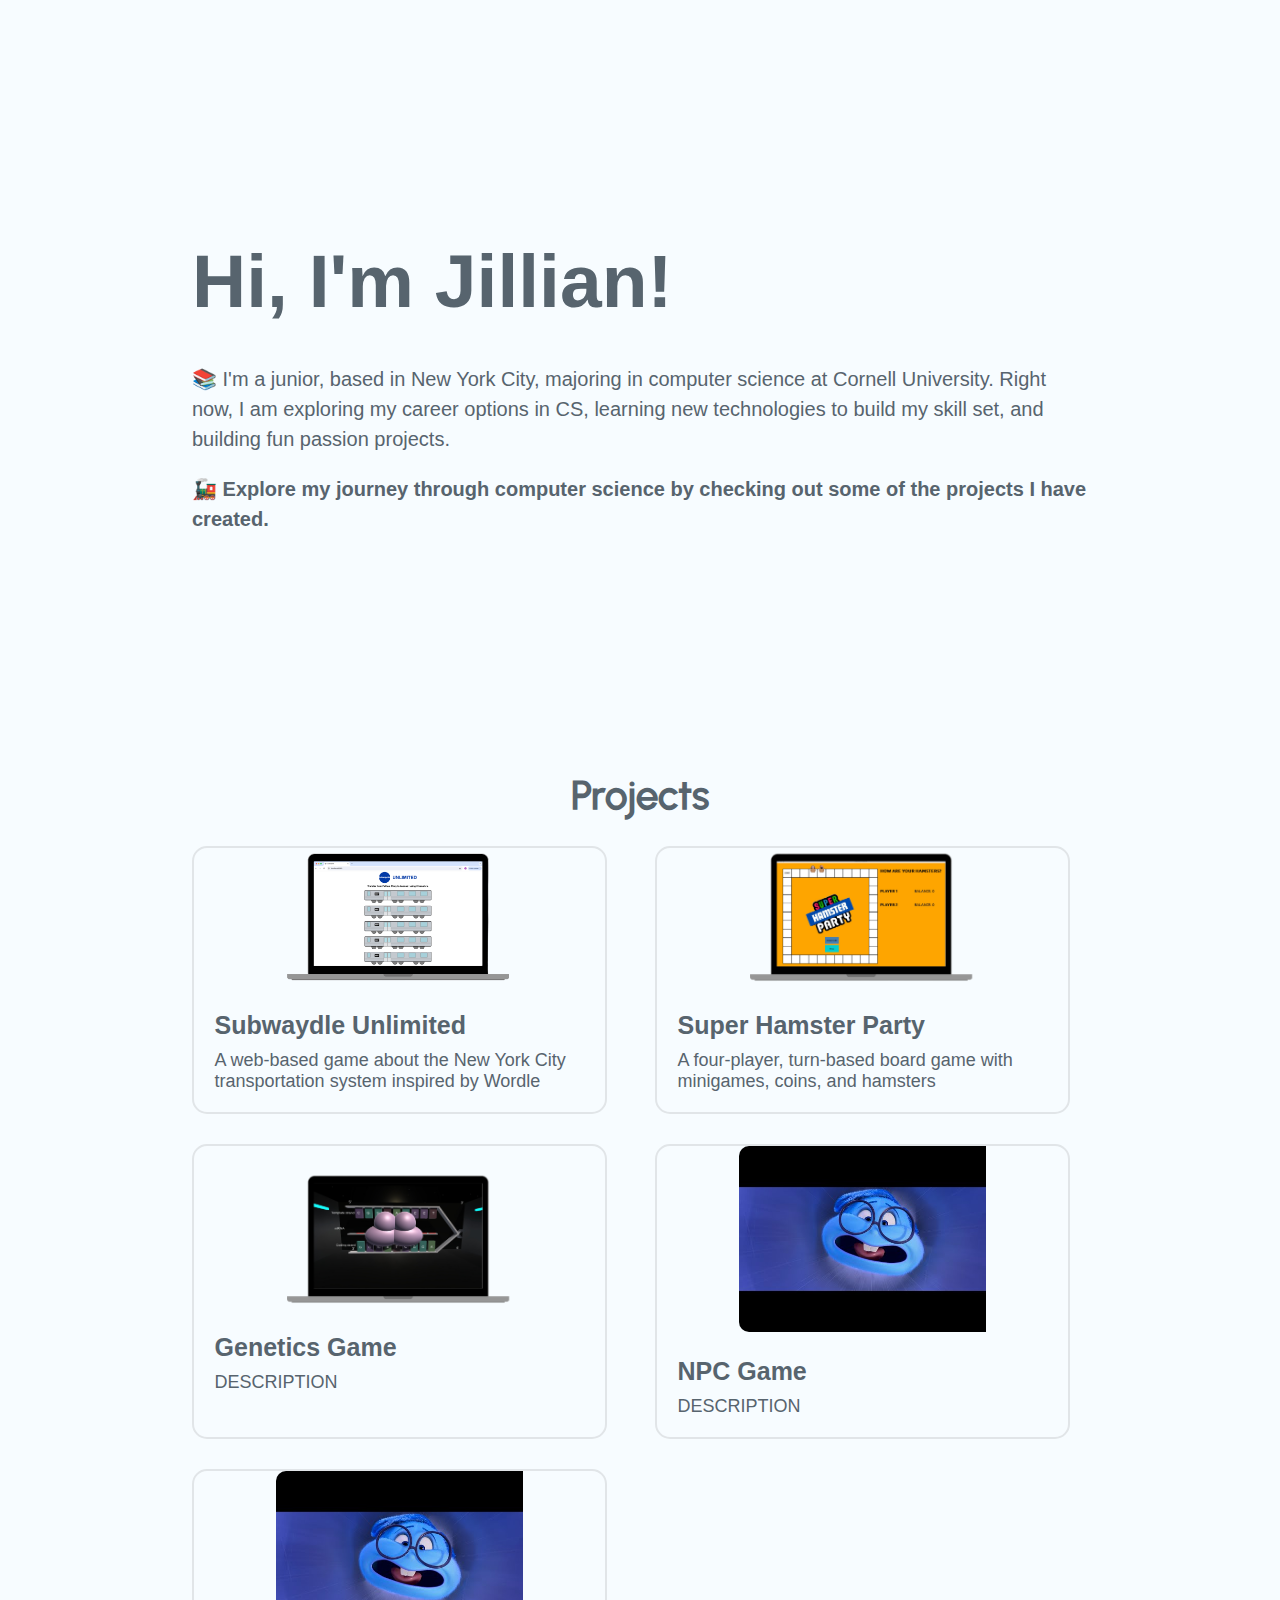
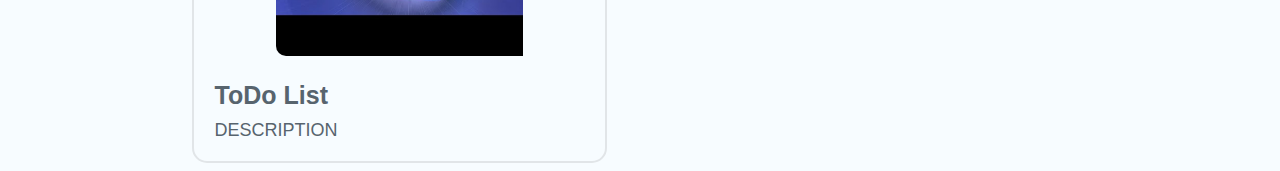
==== index.html @ aec1f70c "Fixing project formatting" ====
<!-- Projects to cover:
- Subwaydle
- 3110 Project
- Game dev projects
- To do list project
- HS robotics?
-->


<!DOCTYPE html>
<html lang="en">
<head>
    <meta charset="UTF-8">
    <meta name="viewport" content="width=device-width, initial-scale=1.0">
    <title>Website</title>
    <link rel="stylesheet" href="index.css"> 
    <script src="https://code.jquery.com/jquery-3.7.1.min.js"
        integrity="sha256-/JqT3SQfawRcv/BIHPThkBvs0OEvtFFmqPF/lYI/Cxo="
        crossorigin="anonymous"></script>
    <script src="/script.js"></script>
    <script>
        $(document).ready(function() {
            $(".header").load("header.html", function(response, status, xhr) {});
        })
            
    </script>
</head>

<body>
    <div class="header"></div>
    <main class="about-me-content">
        <div id="name">Hi, I'm Jillian!</div>
        <div class="about-me">&#128218 I'm a junior, based in New York City, majoring in computer science at Cornell University. Right now, I am exploring my career options in CS, learning new technologies to build my skill set, and building fun passion projects.</div>
        <div class="about-me" id="about-me-bold">&#128642 Explore my journey through computer science by checking out some of the projects I have created.</div>
    </main>

    <main class="projects-content">
        <h1 id="projects-title">Projects</h1>
        <div class="projects">
            <div class="project">
                <img src="images/subwaydle/subwaydle_computer.png" class="project-image">
                <div class="project-info">
                    <div class="project-name">Subwaydle Unlimited</div>
                    <div class="project-desc">A web-based game about the New York City transportation system inspired by Wordle</div>

                    <!-- <div class="read-more">Read more &#8594;</div> -->
                </div>
            </div>
            <div class="project">
                <img src="images/superhamster/superhamster_computer.png" class="project-image">
                <div class="project-info">
                    <div class="project-name">Super Hamster Party</div>
                    <div class="project-desc">A four-player, turn-based board game with minigames, coins, and hamsters</div>

                    <!-- <div class="read-more">Read more &#8594;</div> -->
                </div>
            </div>

            <div class="project">
                <img src="images/genetics/genetics_computer.png" class="project-image">
                <div class="project-info">
                    <div class="project-name">Genetics Game</div>
                    <div class="project-desc">DESCRIPTION</div>

                    <!-- <div class="read-more">Read more &#8594;</div> -->
                </div>
            </div>
            <div class="project">
                <img src="images/sadness.jpg" class="project-image">
                <div class="project-info">
                    <div class="project-name">NPC Game</div>
                    <div class="project-desc">DESCRIPTION</div>
                </div>
            </div>
            <div class="project">
                <img src="images/sadness.jpg" class="project-image">
                <div class="project-info">
                    <div class="project-name">ToDo List</div>
                    <div class="project-desc">DESCRIPTION</div>
                </div>
            </div>
        </div>
    </main>  
</body>
---- index.css ----
@font-face {
    font-family: UrbanistBlack;
    src: url('/fonts/Urbanist-font/static/Urbanist-Black.ttf');

    font-family: UrbanistBold;
    src: url('/fonts/Urbanist-font/static/Urbanist-Bold.ttf');

    font-family: UrbanistMedium;
    src: url('/fonts/Urbanist-font/static/Urbanist-Medium.ttf');
}

html, body {
    display: flex;
    flex-direction: column;
    justify-content: center;
    align-items: center;

    background-color: #f7fcff;
}

body {
    width: 100%;
}

.about-me-content {
    width: 70%;

    display: flex;
    flex-direction: column;
    justify-content: center;

    padding: 200px 50px;

    font-family: UrbanistBlack, sans-serif;
    color: #57646e;
    /* color: black; */
}

#name {
    font-size: 75px;
    font-weight: bold;
    padding: 30px 0px;
}

.about-me {
    font-size: 20px;
    line-height: 30px;
    padding: 10px 0px;
}

#about-me-bold {
    font-weight: bold;
}

.projects-content {
    width: 70%;

    display: flex;
    flex-direction: column;
    justify-content: center;
    align-items: center;
}

#projects-title {
    font-family: UrbanistMedium, sans-serif;
    font-size: 40px;
    font-weight: bold;
    color: #57646e;

    /* width: 100%; UNEVEN??? */
    /* text-align: left; */

    /* padding? */
}

.projects {
    width: 100%;

    /* display: flex;
    flex-direction: column;
    justify-content: center;
    align-items: center;

    gap: 30px; */

    display: grid;
    /* grid-template-columns: auto 0px auto;
    justify-content: space-evenly;
    align-content: space-around; */

    grid-template-columns: repeat(2, 1fr);
    gap: 30px;

    /* gap: 20px; */

}

.project {
    width: 95%;

    display: flex;
    flex-direction: column;
    justify-content: center;
    align-items: center;

    /* background-color: #f0f3f5; */
    border: 2px solid #e1e5e8;
    border-radius: 15px;

    /* padding: 20px 0px; */
}

img {
    border-top-left-radius: 10px;
    border-bottom-left-radius: 10px;
    float: left;
    max-width: 60%;
    height: auto;
}

.project-info {
    width: 90%;

    float: right;
    display: flex;
    flex-direction: column;
    justify-content: left;
    /* align-items: center; */

    padding: 20px;

    color: #57646e;
}

.project-name {
    font-family: UrbanistBold, sans-serif;
    font-size: 25px;
    font-weight: bold;

    padding: 5px 0px 10px 0px;
}

.project-desc {
    font-family: UrbanistBlack, sans-serif;
    font-size: 18px;
}

.read-more {
    font-family: UrbanistBlack, sans-serif;
    font-size: 15px;

    text-decoration: underline;
}
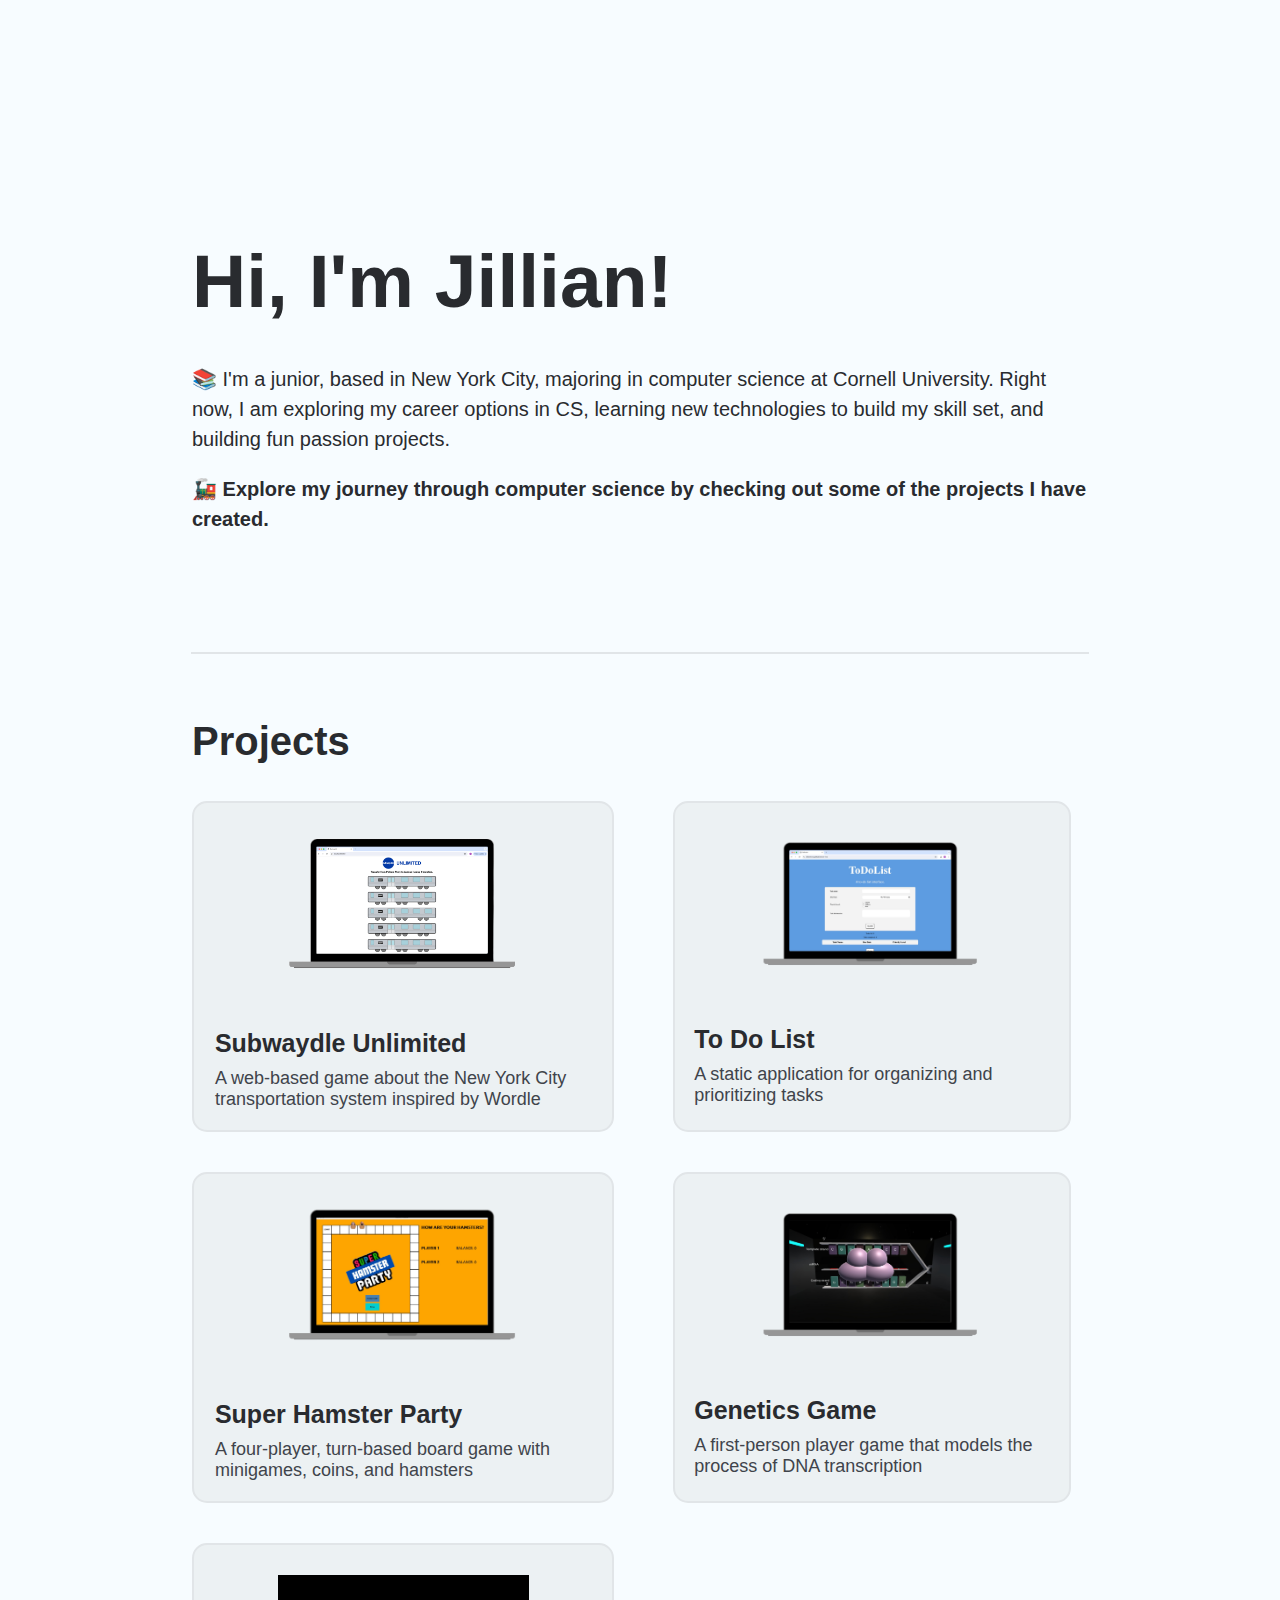
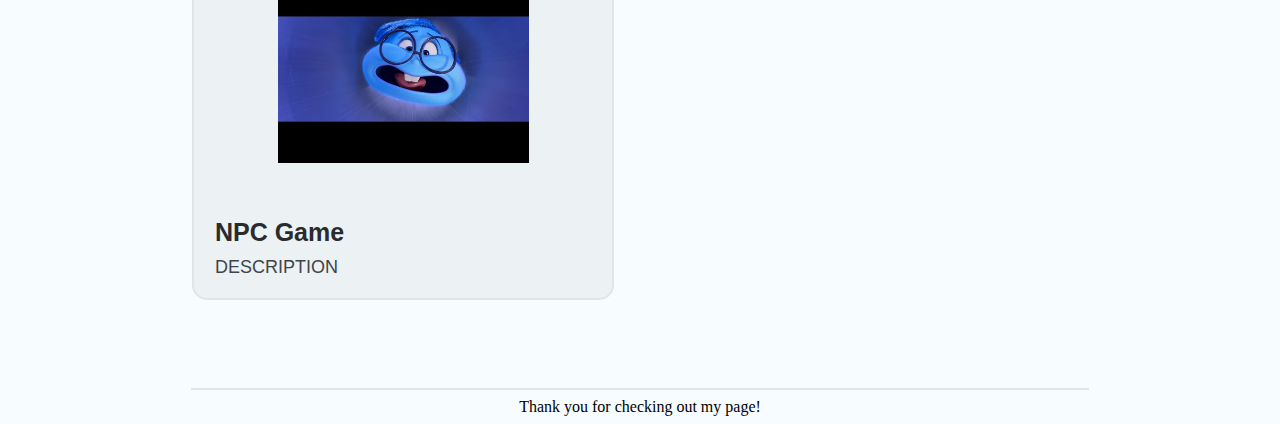
==== commit 625c6d67: "Cleaned up home page" ====
--- a/index.html
+++ b/index.html
@@ -28,11 +28,13 @@
 
 <body>
     <div class="header"></div>
-    <main class="about-me-content">
+    <main class="about-me-content" id="about-me-content">
         <div id="name">Hi, I'm Jillian!</div>
         <div class="about-me">&#128218 I'm a junior, based in New York City, majoring in computer science at Cornell University. Right now, I am exploring my career options in CS, learning new technologies to build my skill set, and building fun passion projects.</div>
         <div class="about-me" id="about-me-bold">&#128642 Explore my journey through computer science by checking out some of the projects I have created.</div>
     </main>
+
+    <hr id="division1" width="70%" size="2" color="#e1e5e8">
 
     <main class="projects-content">
         <h1 id="projects-title">Projects</h1>
@@ -44,6 +46,13 @@
                     <div class="project-desc">A web-based game about the New York City transportation system inspired by Wordle</div>
 
                     <!-- <div class="read-more">Read more &#8594;</div> -->
+                </div>
+            </div>
+            <div class="project">
+                <img src="images/todolist/todolist_computer.png" class="project-image">
+                <div class="project-info">
+                    <div class="project-name">To Do List</div>
+                    <div class="project-desc">A static application for organizing and prioritizing tasks</div>
                 </div>
             </div>
             <div class="project">
@@ -60,7 +69,7 @@
                 <img src="images/genetics/genetics_computer.png" class="project-image">
                 <div class="project-info">
                     <div class="project-name">Genetics Game</div>
-                    <div class="project-desc">DESCRIPTION</div>
+                    <div class="project-desc">A first-person player game that models the process of DNA transcription</div>
 
                     <!-- <div class="read-more">Read more &#8594;</div> -->
                 </div>
@@ -72,13 +81,12 @@
                     <div class="project-desc">DESCRIPTION</div>
                 </div>
             </div>
-            <div class="project">
-                <img src="images/sadness.jpg" class="project-image">
-                <div class="project-info">
-                    <div class="project-name">ToDo List</div>
-                    <div class="project-desc">DESCRIPTION</div>
-                </div>
-            </div>
         </div>
     </main>  
+
+    <hr id="division2" width="70%" size="2" color="#e1e5e8">
+
+    <main class="contact-me">
+        <div class="thanks">Thank you for checking out my page!</div>
+    </main>
 </body>--- a/index.css
+++ b/index.css
@@ -29,11 +29,11 @@
     flex-direction: column;
     justify-content: center;
 
-    padding: 200px 50px;
+    padding: 200px 50px 100px 50px;
 
     font-family: UrbanistBlack, sans-serif;
-    color: #57646e;
-    /* color: black; */
+    /* color: #57646e; */
+    color: #292b2f;
 }
 
 #name {
@@ -58,19 +58,23 @@
     display: flex;
     flex-direction: column;
     justify-content: center;
-    align-items: center;
+    /* align-items: center; */
+
+    padding-bottom: 80px;
 }
 
 #projects-title {
-    font-family: UrbanistMedium, sans-serif;
+    /* font-family: UrbanistMedium, sans-serif; */
+    font-family: UrbanistBlack, sans-serif;
     font-size: 40px;
     font-weight: bold;
-    color: #57646e;
+    color: #292b2f;
+
+    padding: 30px 0px 10px 0px;
 
     /* width: 100%; UNEVEN??? */
     /* text-align: left; */
 
-    /* padding? */
 }
 
 .projects {
@@ -84,14 +88,15 @@
     gap: 30px; */
 
     display: grid;
-    /* grid-template-columns: auto 0px auto;
+    grid-template-columns: auto auto;
     justify-content: space-evenly;
-    align-content: space-around; */
+    align-content: space-evenly;
+/* 
+    grid-template-columns: repeat(2, 1fr);
+    justify-content: space-between;
+    grid-row-gap: 1fr; */
 
-    grid-template-columns: repeat(2, 1fr);
-    gap: 30px;
-
-    /* gap: 20px; */
+    gap: 40px;
 
 }
 
@@ -103,9 +108,9 @@
     justify-content: center;
     align-items: center;
 
-    /* background-color: #f0f3f5; */
     border: 2px solid #e1e5e8;
     border-radius: 15px;
+    background-color: rgba(225, 229, 232, 0.5);
 
     /* padding: 20px 0px; */
 }
@@ -116,6 +121,8 @@
     float: left;
     max-width: 60%;
     height: auto;
+
+    padding: 30px 0px;
 }
 
 .project-info {
@@ -129,7 +136,7 @@
 
     padding: 20px;
 
-    color: #57646e;
+    color: #292b2f;;
 }
 
 .project-name {
@@ -143,6 +150,8 @@
 .project-desc {
     font-family: UrbanistBlack, sans-serif;
     font-size: 18px;
+
+    color: #40444b;
 }
 
 .read-more {
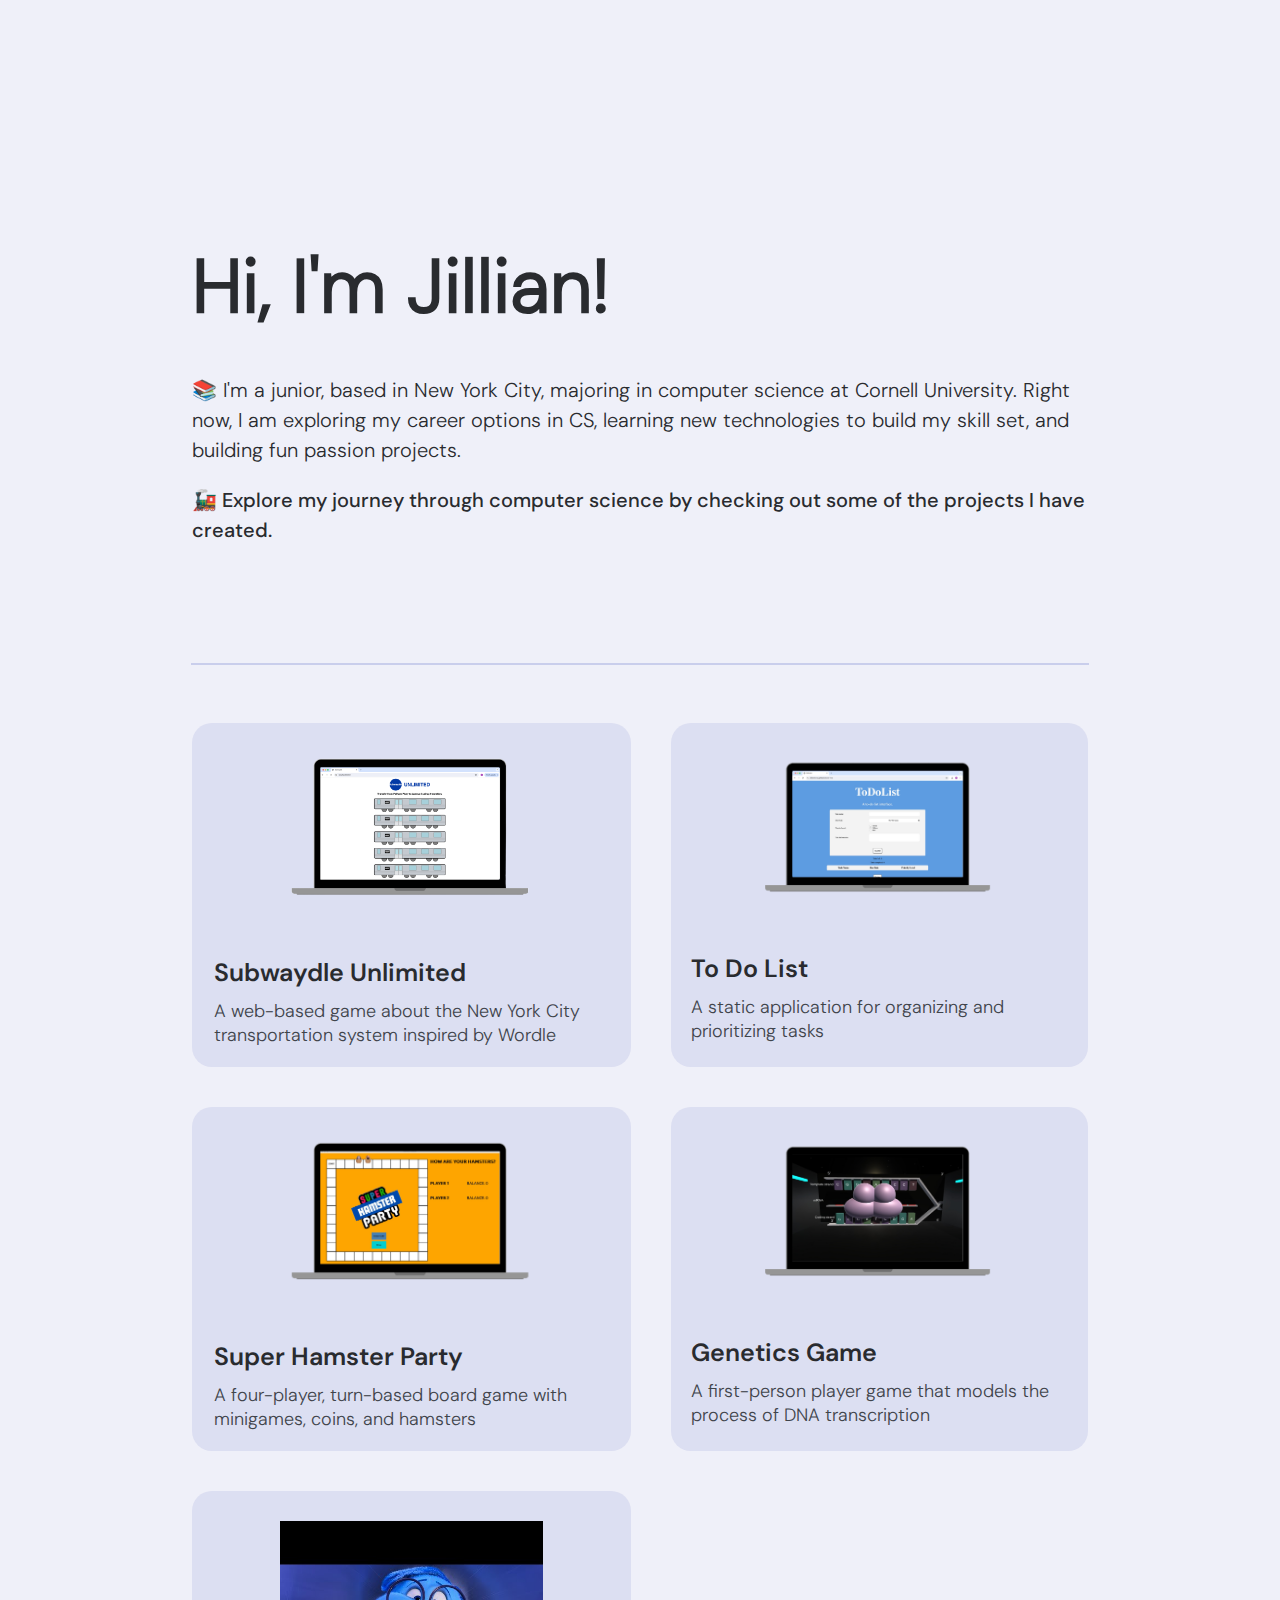
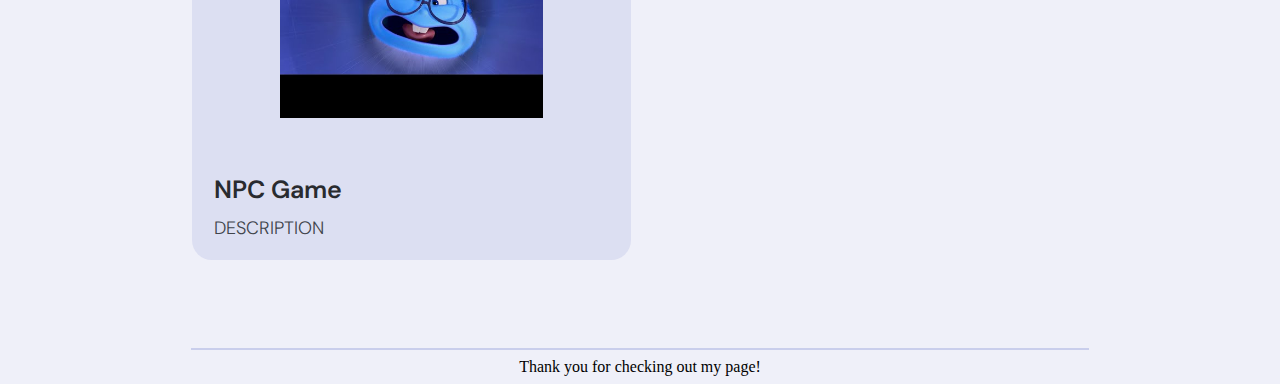
==== commit 67507ce7: "Font change, color change, project card transition" ====
--- a/index.html
+++ b/index.html
@@ -34,10 +34,10 @@
         <div class="about-me" id="about-me-bold">&#128642 Explore my journey through computer science by checking out some of the projects I have created.</div>
     </main>
 
-    <hr id="division1" width="70%" size="2" color="#e1e5e8">
+    <hr id="division1" width="70%" size="2" color="#c9ceec">
 
     <main class="projects-content">
-        <h1 id="projects-title">Projects</h1>
+        <!-- <h1 id="projects-title">Projects</h1> -->
         <div class="projects">
             <div class="project">
                 <img src="images/subwaydle/subwaydle_computer.png" class="project-image">
@@ -84,7 +84,7 @@
         </div>
     </main>  
 
-    <hr id="division2" width="70%" size="2" color="#e1e5e8">
+    <hr id="division2" width="70%" size="2" color="#c9ceec">
 
     <main class="contact-me">
         <div class="thanks">Thank you for checking out my page!</div>
--- a/index.css
+++ b/index.css
@@ -1,12 +1,16 @@
 @font-face {
-    font-family: UrbanistBlack;
-    src: url('/fonts/Urbanist-font/static/Urbanist-Black.ttf');
+    font-family: DM-Sans-Light;
+    src: url('/fonts/DM_Sans/static/DMSans_18pt-Light.ttf');
+}
 
-    font-family: UrbanistBold;
-    src: url('/fonts/Urbanist-font/static/Urbanist-Bold.ttf');
+@font-face {
+    font-family: DM-Sans-Medium;
+    src: url('/fonts/DM_Sans/static/DMSans_18pt-Medium.ttf');
+}
 
-    font-family: UrbanistMedium;
-    src: url('/fonts/Urbanist-font/static/Urbanist-Medium.ttf');
+@font-face {
+    font-family: DM-Sans-SemiBold;
+    src: url('/fonts/DM_Sans/static/DMSans_18pt-SemiBold.ttf');
 }
 
 html, body {
@@ -15,7 +19,8 @@
     justify-content: center;
     align-items: center;
 
-    background-color: #f7fcff;
+    /* background-color: #f7fcff; */
+    background-color: #eff0f9;
 }
 
 body {
@@ -31,8 +36,7 @@
 
     padding: 200px 50px 100px 50px;
 
-    font-family: UrbanistBlack, sans-serif;
-    /* color: #57646e; */
+    font-family: DM-Sans-Light;
     color: #292b2f;
 }
 
@@ -49,7 +53,7 @@
 }
 
 #about-me-bold {
-    font-weight: bold;
+    font-family: DM-Sans-Medium;
 }
 
 .projects-content {
@@ -58,61 +62,48 @@
     display: flex;
     flex-direction: column;
     justify-content: center;
-    /* align-items: center; */
 
+    padding-top: 50px;
     padding-bottom: 80px;
 }
 
-#projects-title {
-    /* font-family: UrbanistMedium, sans-serif; */
-    font-family: UrbanistBlack, sans-serif;
+/* #projects-title {
+    font-family: DM-Sans-Light;
     font-size: 40px;
     font-weight: bold;
     color: #292b2f;
 
     padding: 30px 0px 10px 0px;
-
-    /* width: 100%; UNEVEN??? */
-    /* text-align: left; */
-
-}
+} */
 
 .projects {
     width: 100%;
-
-    /* display: flex;
-    flex-direction: column;
-    justify-content: center;
-    align-items: center;
-
-    gap: 30px; */
 
     display: grid;
     grid-template-columns: auto auto;
     justify-content: space-evenly;
     align-content: space-evenly;
-/* 
-    grid-template-columns: repeat(2, 1fr);
-    justify-content: space-between;
-    grid-row-gap: 1fr; */
 
     gap: 40px;
 
 }
 
 .project {
-    width: 95%;
-
     display: flex;
     flex-direction: column;
     justify-content: center;
     align-items: center;
 
-    border: 2px solid #e1e5e8;
-    border-radius: 15px;
-    background-color: rgba(225, 229, 232, 0.5);
+    /* border: 1px solid rgba(45, 58, 110, 0.2); */
+    border-radius: 20px;
+    background-color: rgba(201, 206, 236, 0.5);
 
-    /* padding: 20px 0px; */
+    transition: transform 0.5s ease;
+}
+
+.project:hover {
+    /* background-color: black; */
+    transform: scale(1.1);
 }
 
 img {
@@ -140,22 +131,21 @@
 }
 
 .project-name {
-    font-family: UrbanistBold, sans-serif;
+    font-family: DM-Sans-SemiBold;
     font-size: 25px;
-    font-weight: bold;
 
     padding: 5px 0px 10px 0px;
 }
 
 .project-desc {
-    font-family: UrbanistBlack, sans-serif;
+    font-family: DM-Sans-Light;
     font-size: 18px;
 
     color: #40444b;
 }
 
 .read-more {
-    font-family: UrbanistBlack, sans-serif;
+    font-family: DM-Sans-Light;
     font-size: 15px;
 
     text-decoration: underline;
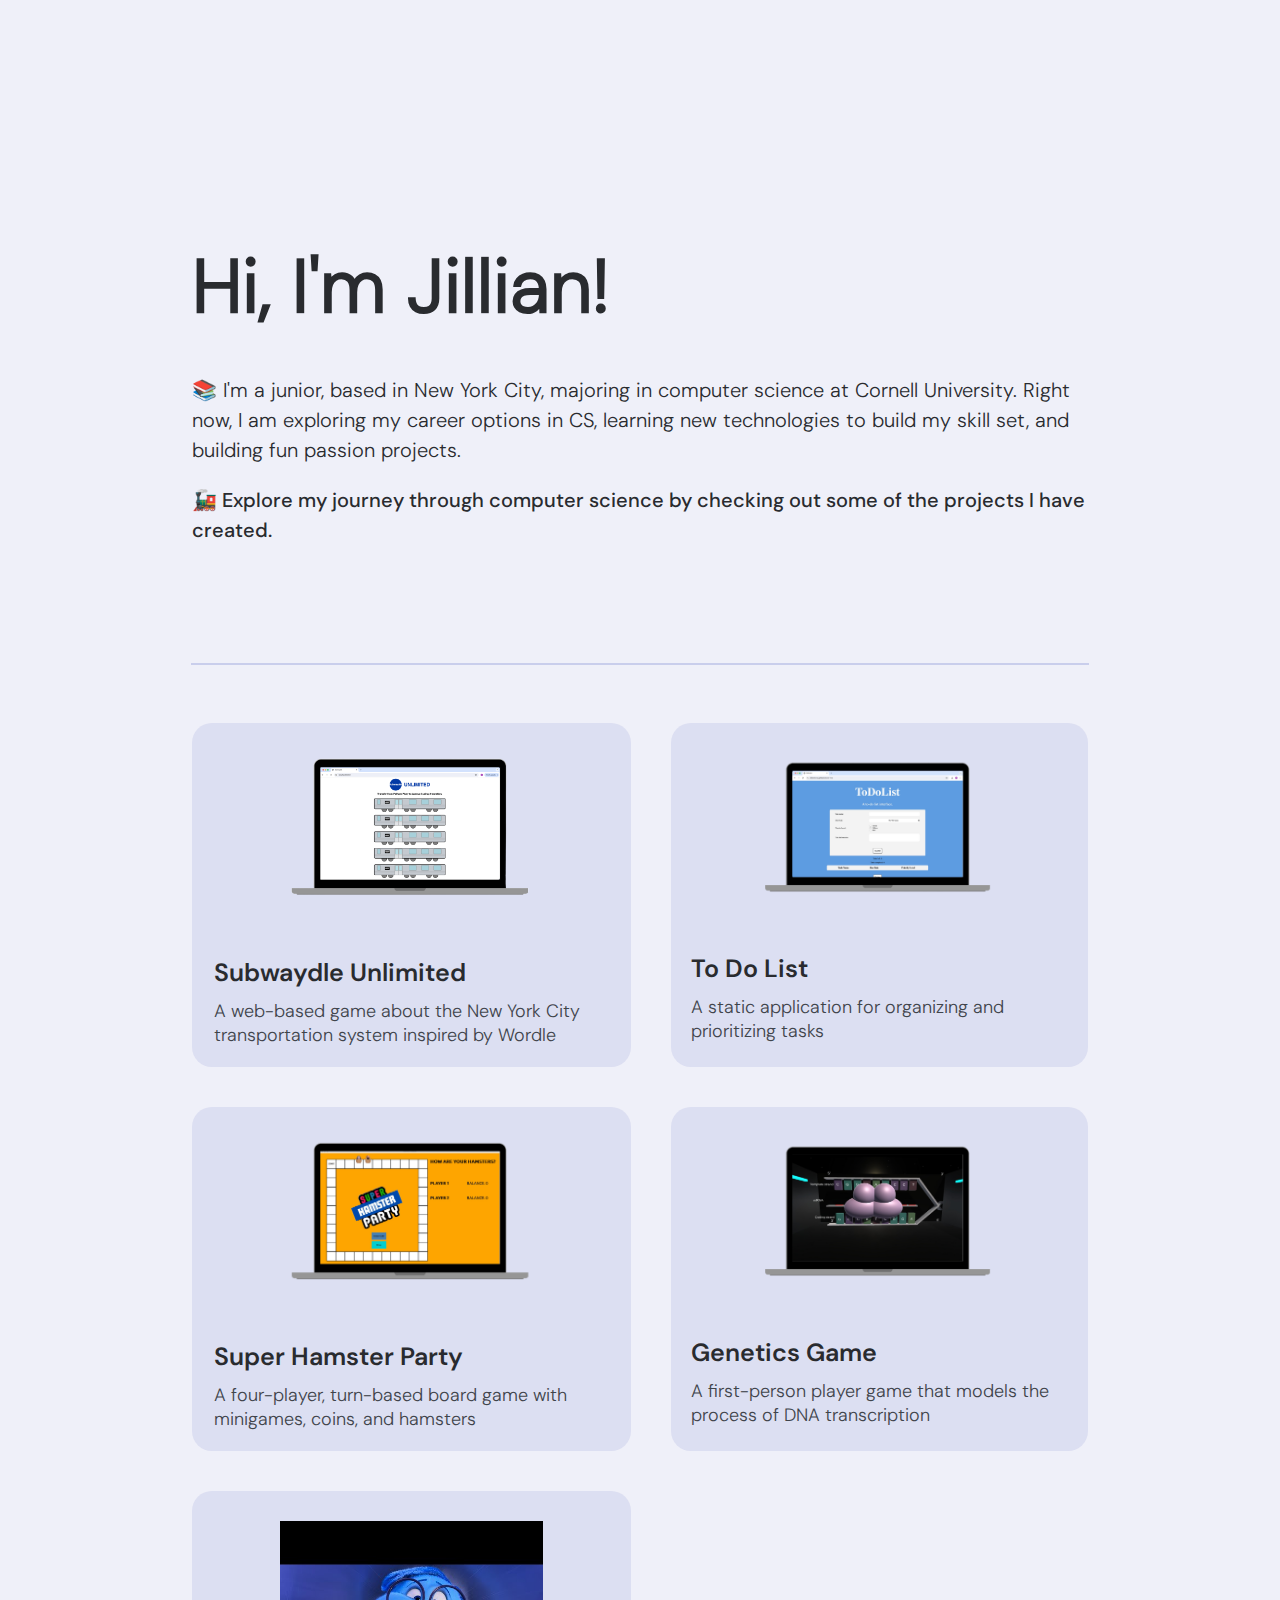
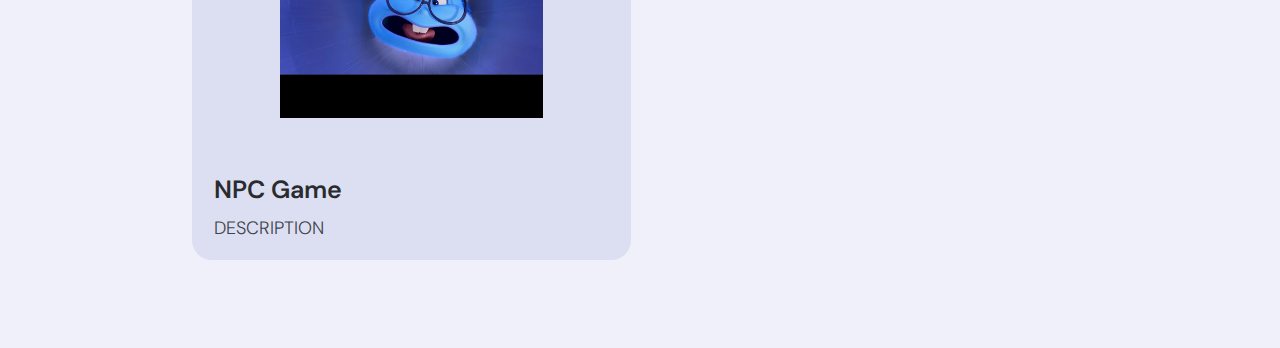
==== commit 6a999ab2: "Added footer" ====
--- a/index.html
+++ b/index.html
@@ -17,12 +17,15 @@
     <script src="https://code.jquery.com/jquery-3.7.1.min.js"
         integrity="sha256-/JqT3SQfawRcv/BIHPThkBvs0OEvtFFmqPF/lYI/Cxo="
         crossorigin="anonymous"></script>
-    <script src="/script.js"></script>
+    <script src="script.js"></script>
     <script>
         $(document).ready(function() {
             $(".header").load("header.html", function(response, status, xhr) {});
-        })
-            
+        });
+
+        $(document).ready(function() {
+            $(".footer").load("footer.html", function(response, status, xhr) {});
+        });
     </script>
 </head>
 
@@ -39,7 +42,7 @@
     <main class="projects-content">
         <!-- <h1 id="projects-title">Projects</h1> -->
         <div class="projects">
-            <div class="project">
+            <div class="project" id="subwaydle-card">
                 <img src="images/subwaydle/subwaydle_computer.png" class="project-image">
                 <div class="project-info">
                     <div class="project-name">Subwaydle Unlimited</div>
@@ -48,14 +51,14 @@
                     <!-- <div class="read-more">Read more &#8594;</div> -->
                 </div>
             </div>
-            <div class="project">
+            <div class="project" id="todolist-card">
                 <img src="images/todolist/todolist_computer.png" class="project-image">
                 <div class="project-info">
                     <div class="project-name">To Do List</div>
                     <div class="project-desc">A static application for organizing and prioritizing tasks</div>
                 </div>
             </div>
-            <div class="project">
+            <div class="project" id="superhamster-card">
                 <img src="images/superhamster/superhamster_computer.png" class="project-image">
                 <div class="project-info">
                     <div class="project-name">Super Hamster Party</div>
@@ -65,7 +68,7 @@
                 </div>
             </div>
 
-            <div class="project">
+            <div class="project" id="genetics-card">
                 <img src="images/genetics/genetics_computer.png" class="project-image">
                 <div class="project-info">
                     <div class="project-name">Genetics Game</div>
@@ -84,9 +87,6 @@
         </div>
     </main>  
 
-    <hr id="division2" width="70%" size="2" color="#c9ceec">
-
-    <main class="contact-me">
-        <div class="thanks">Thank you for checking out my page!</div>
-    </main>
+    <!-- <hr id="division2" width="70%" size="2" color="#c9ceec"> -->
+    <div class="footer"></div>
 </body>--- a/index.css
+++ b/index.css
@@ -98,11 +98,12 @@
     border-radius: 20px;
     background-color: rgba(201, 206, 236, 0.5);
 
-    transition: transform 0.5s ease;
+    transition: all 1s ease;
 }
 
 .project:hover {
-    /* background-color: black; */
+    background-color: rgba(201, 206, 236, 0.9);
+    /* border: 1px solid rgba(45, 58, 110, 0.2); */
     transform: scale(1.1);
 }
 
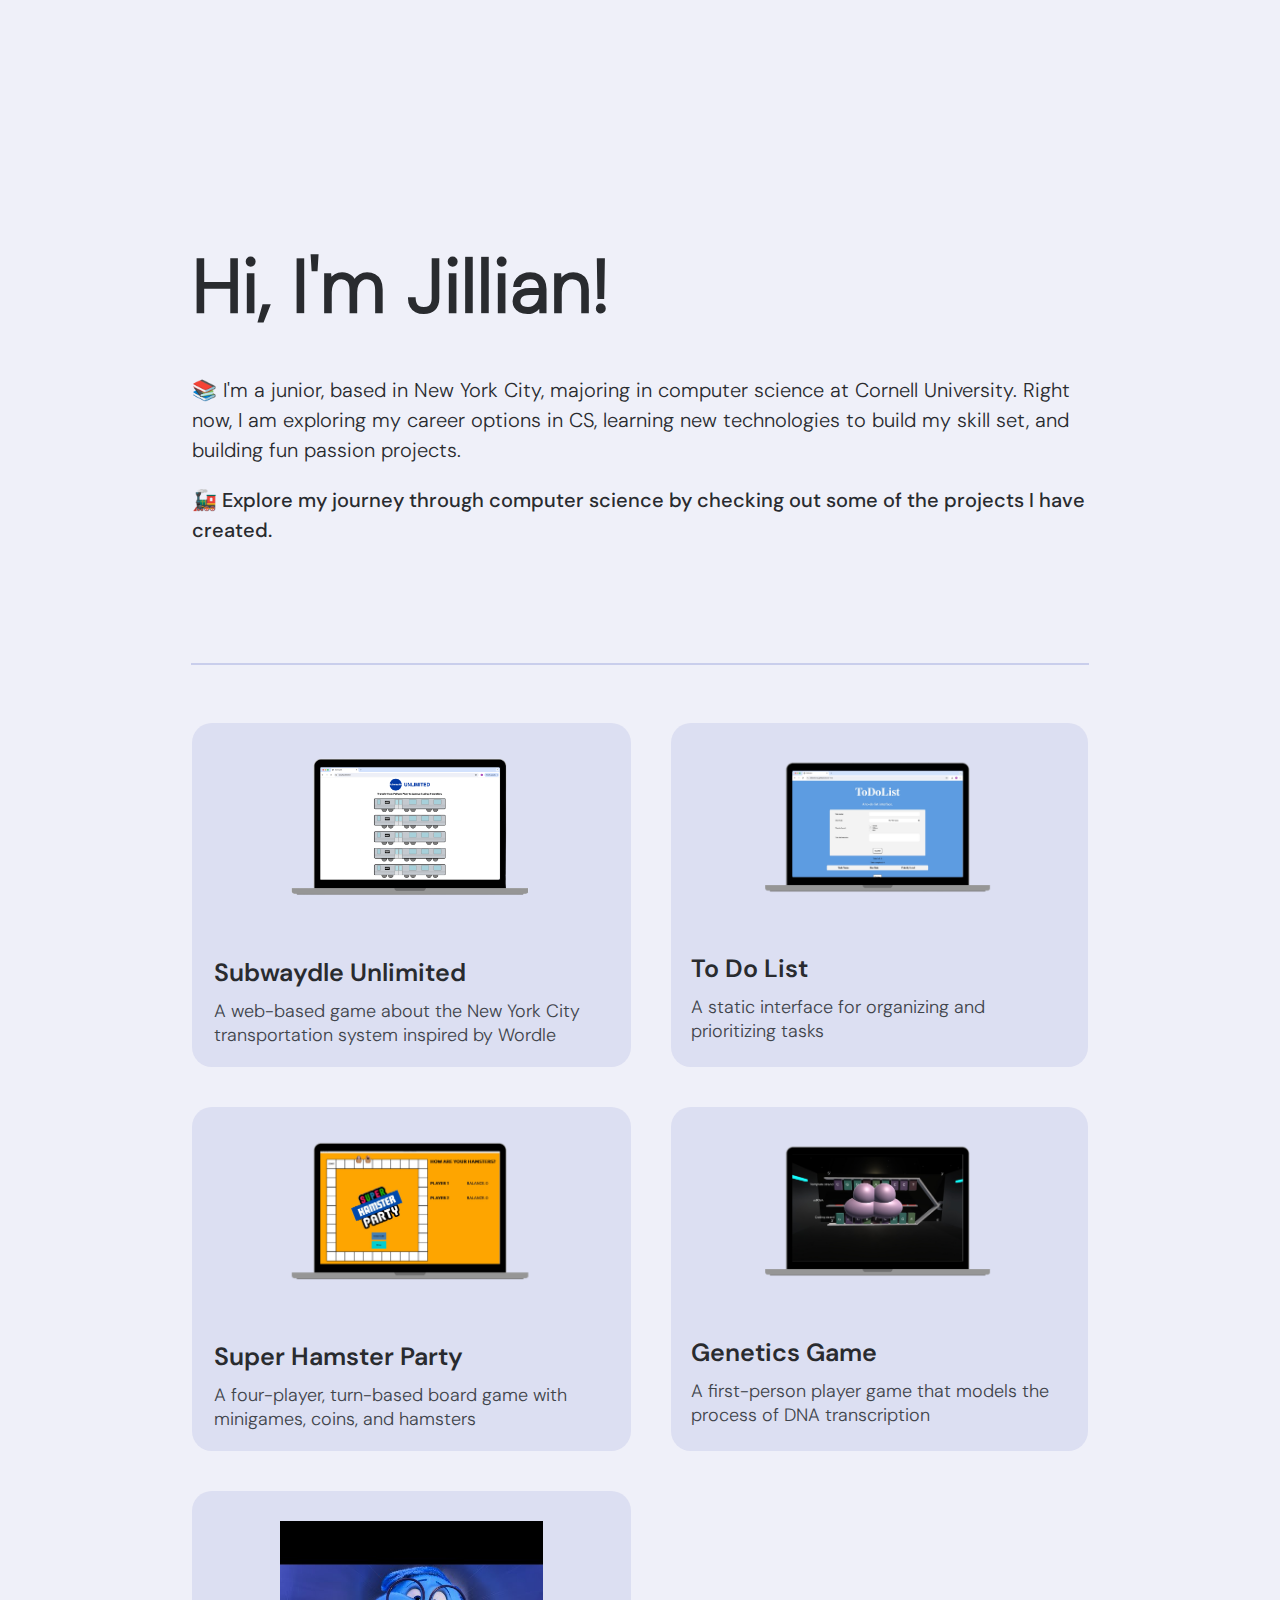
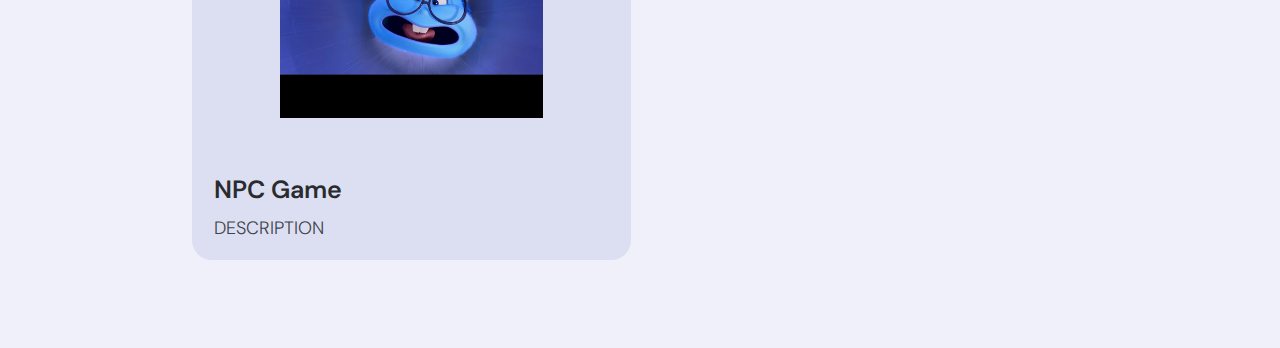
==== commit e84ee844: "Redirect buttons created for code and play" ====
--- a/index.html
+++ b/index.html
@@ -43,7 +43,7 @@
         <!-- <h1 id="projects-title">Projects</h1> -->
         <div class="projects">
             <div class="project" id="subwaydle-card">
-                <img src="images/subwaydle/subwaydle_computer.png" class="project-image">
+                <img src="/images/subwaydle/subwaydle_computer.png" class="project-image">
                 <div class="project-info">
                     <div class="project-name">Subwaydle Unlimited</div>
                     <div class="project-desc">A web-based game about the New York City transportation system inspired by Wordle</div>
@@ -52,14 +52,14 @@
                 </div>
             </div>
             <div class="project" id="todolist-card">
-                <img src="images/todolist/todolist_computer.png" class="project-image">
+                <img src="/images/todolist/todolist_computer.png" class="project-image">
                 <div class="project-info">
                     <div class="project-name">To Do List</div>
-                    <div class="project-desc">A static application for organizing and prioritizing tasks</div>
+                    <div class="project-desc">A static interface for organizing and prioritizing tasks</div>
                 </div>
             </div>
             <div class="project" id="superhamster-card">
-                <img src="images/superhamster/superhamster_computer.png" class="project-image">
+                <img src="/images/superhamster/superhamster_computer.png" class="project-image">
                 <div class="project-info">
                     <div class="project-name">Super Hamster Party</div>
                     <div class="project-desc">A four-player, turn-based board game with minigames, coins, and hamsters</div>
@@ -69,7 +69,7 @@
             </div>
 
             <div class="project" id="genetics-card">
-                <img src="images/genetics/genetics_computer.png" class="project-image">
+                <img src="/images/genetics/genetics_computer.png" class="project-image">
                 <div class="project-info">
                     <div class="project-name">Genetics Game</div>
                     <div class="project-desc">A first-person player game that models the process of DNA transcription</div>
@@ -78,7 +78,7 @@
                 </div>
             </div>
             <div class="project">
-                <img src="images/sadness.jpg" class="project-image">
+                <img src="/images/sadness.jpg" class="project-image">
                 <div class="project-info">
                     <div class="project-name">NPC Game</div>
                     <div class="project-desc">DESCRIPTION</div>
--- a/index.css
+++ b/index.css
@@ -105,9 +105,10 @@
     background-color: rgba(201, 206, 236, 0.9);
     /* border: 1px solid rgba(45, 58, 110, 0.2); */
     transform: scale(1.1);
+    cursor: pointer;
 }
 
-img {
+.project-image {
     border-top-left-radius: 10px;
     border-bottom-left-radius: 10px;
     float: left;
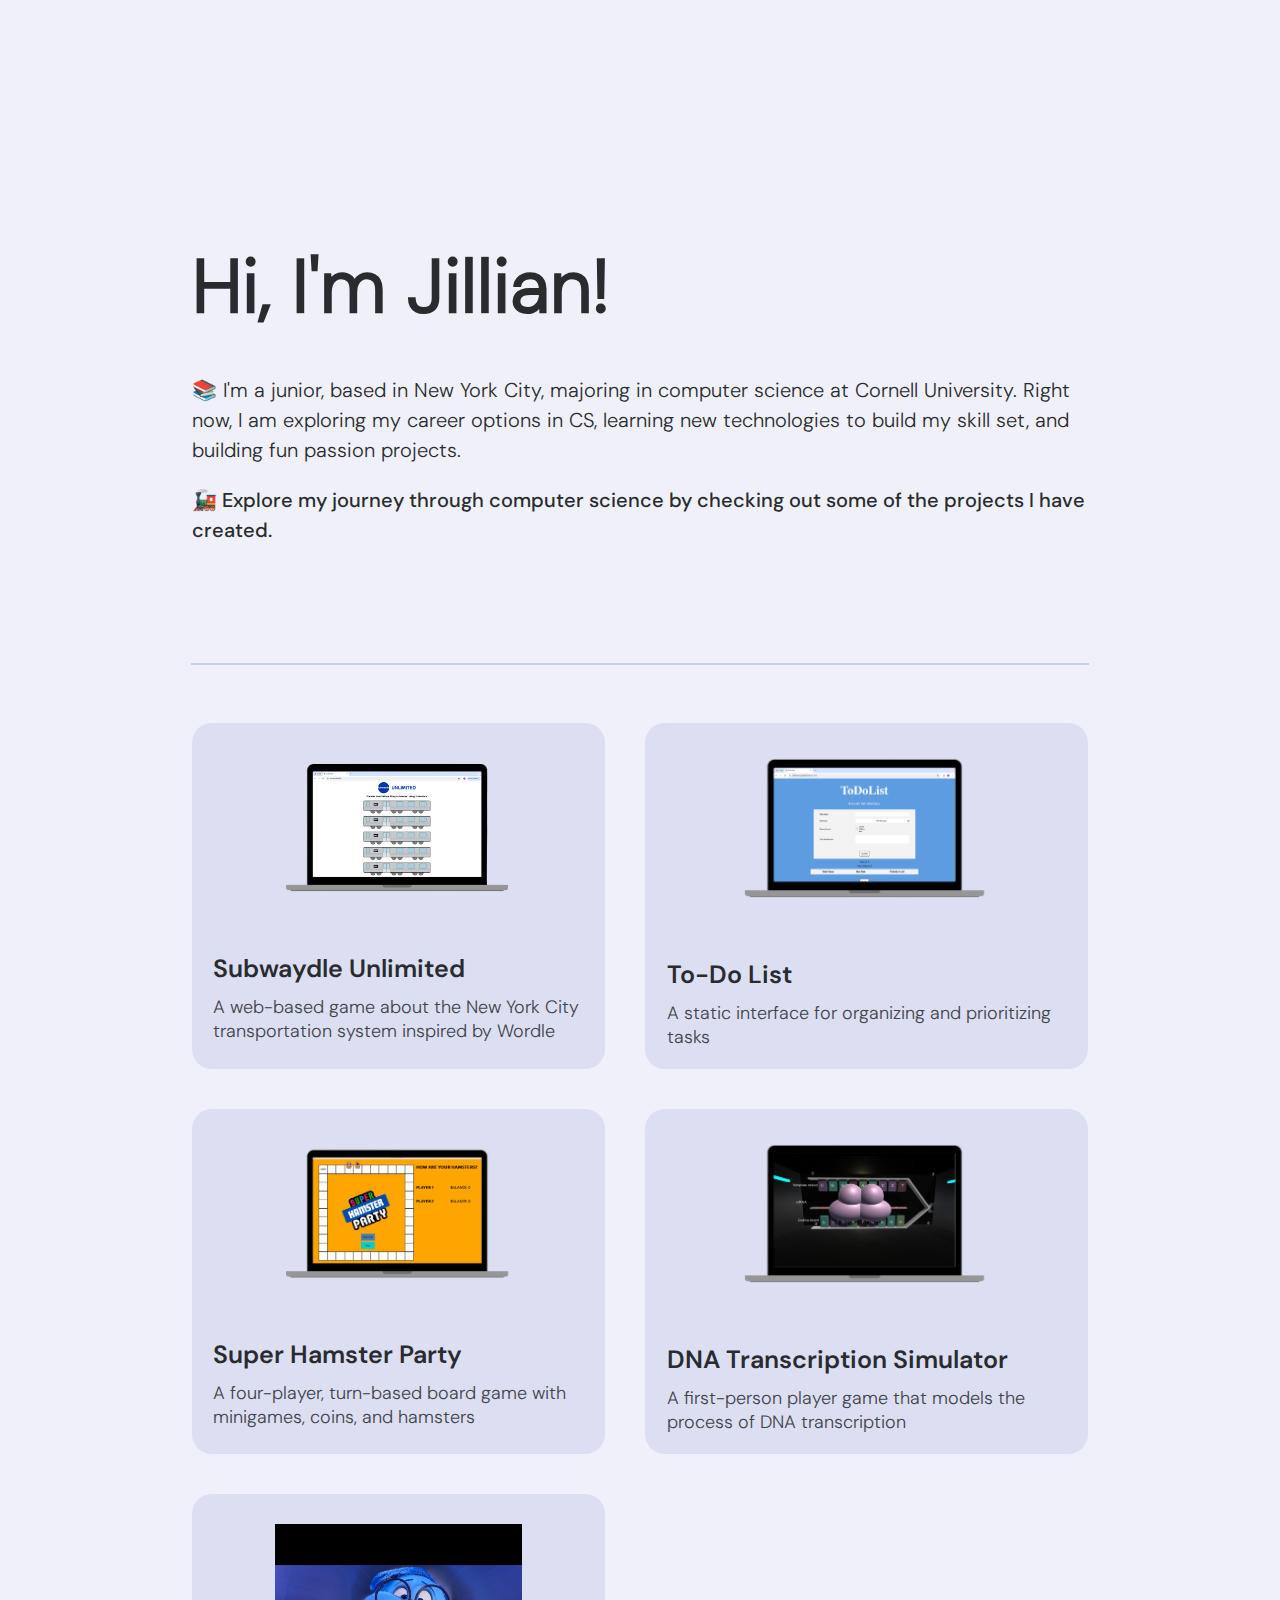
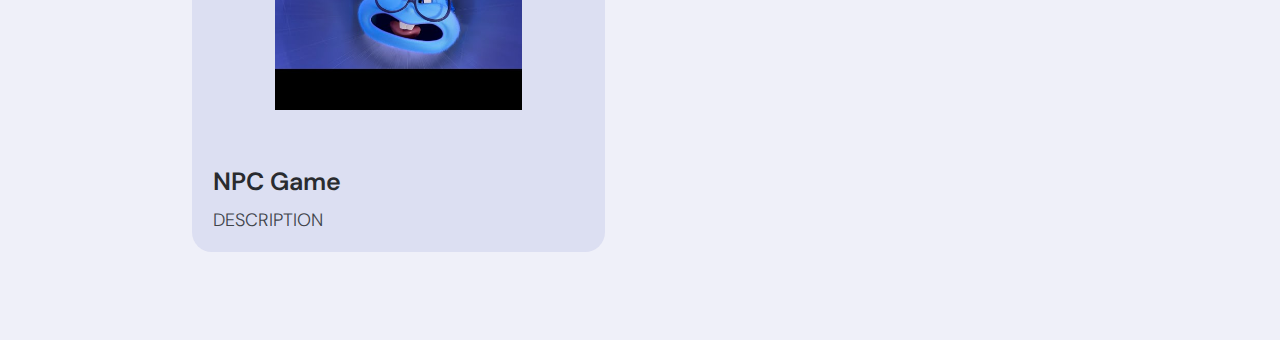
==== commit 37ee841e: "Completing individual project pages" ====
--- a/index.html
+++ b/index.html
@@ -54,7 +54,7 @@
             <div class="project" id="todolist-card">
                 <img src="/images/todolist/todolist_computer.png" class="project-image">
                 <div class="project-info">
-                    <div class="project-name">To Do List</div>
+                    <div class="project-name">To-Do List</div>
                     <div class="project-desc">A static interface for organizing and prioritizing tasks</div>
                 </div>
             </div>
@@ -71,7 +71,7 @@
             <div class="project" id="genetics-card">
                 <img src="/images/genetics/genetics_computer.png" class="project-image">
                 <div class="project-info">
-                    <div class="project-name">Genetics Game</div>
+                    <div class="project-name">DNA Transcription Simulator</div>
                     <div class="project-desc">A first-person player game that models the process of DNA transcription</div>
 
                     <!-- <div class="read-more">Read more &#8594;</div> -->
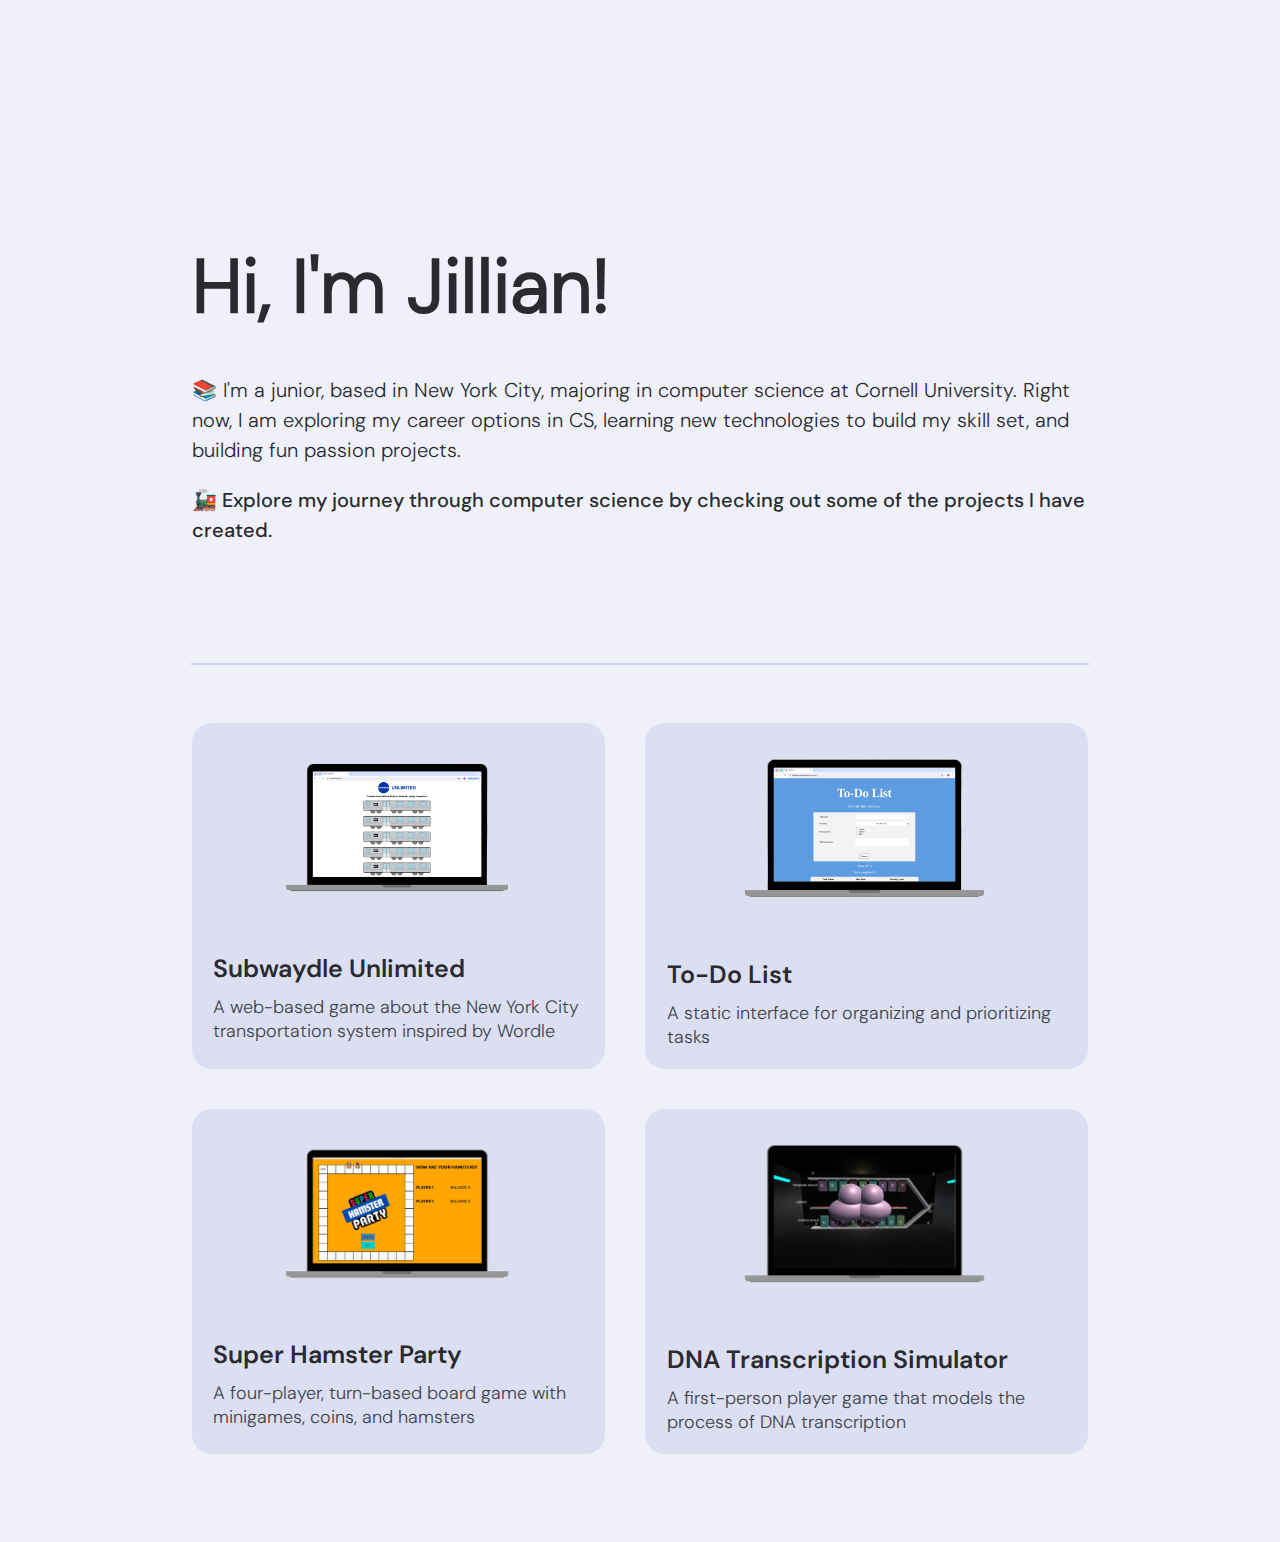
==== commit 68e2d5ba: "More project descriptions added" ====
--- a/index.html
+++ b/index.html
@@ -77,13 +77,13 @@
                     <!-- <div class="read-more">Read more &#8594;</div> -->
                 </div>
             </div>
-            <div class="project">
+            <!-- <div class="project">
                 <img src="/images/sadness.jpg" class="project-image">
                 <div class="project-info">
                     <div class="project-name">NPC Game</div>
                     <div class="project-desc">DESCRIPTION</div>
                 </div>
-            </div>
+            </div> -->
         </div>
     </main>  
 
